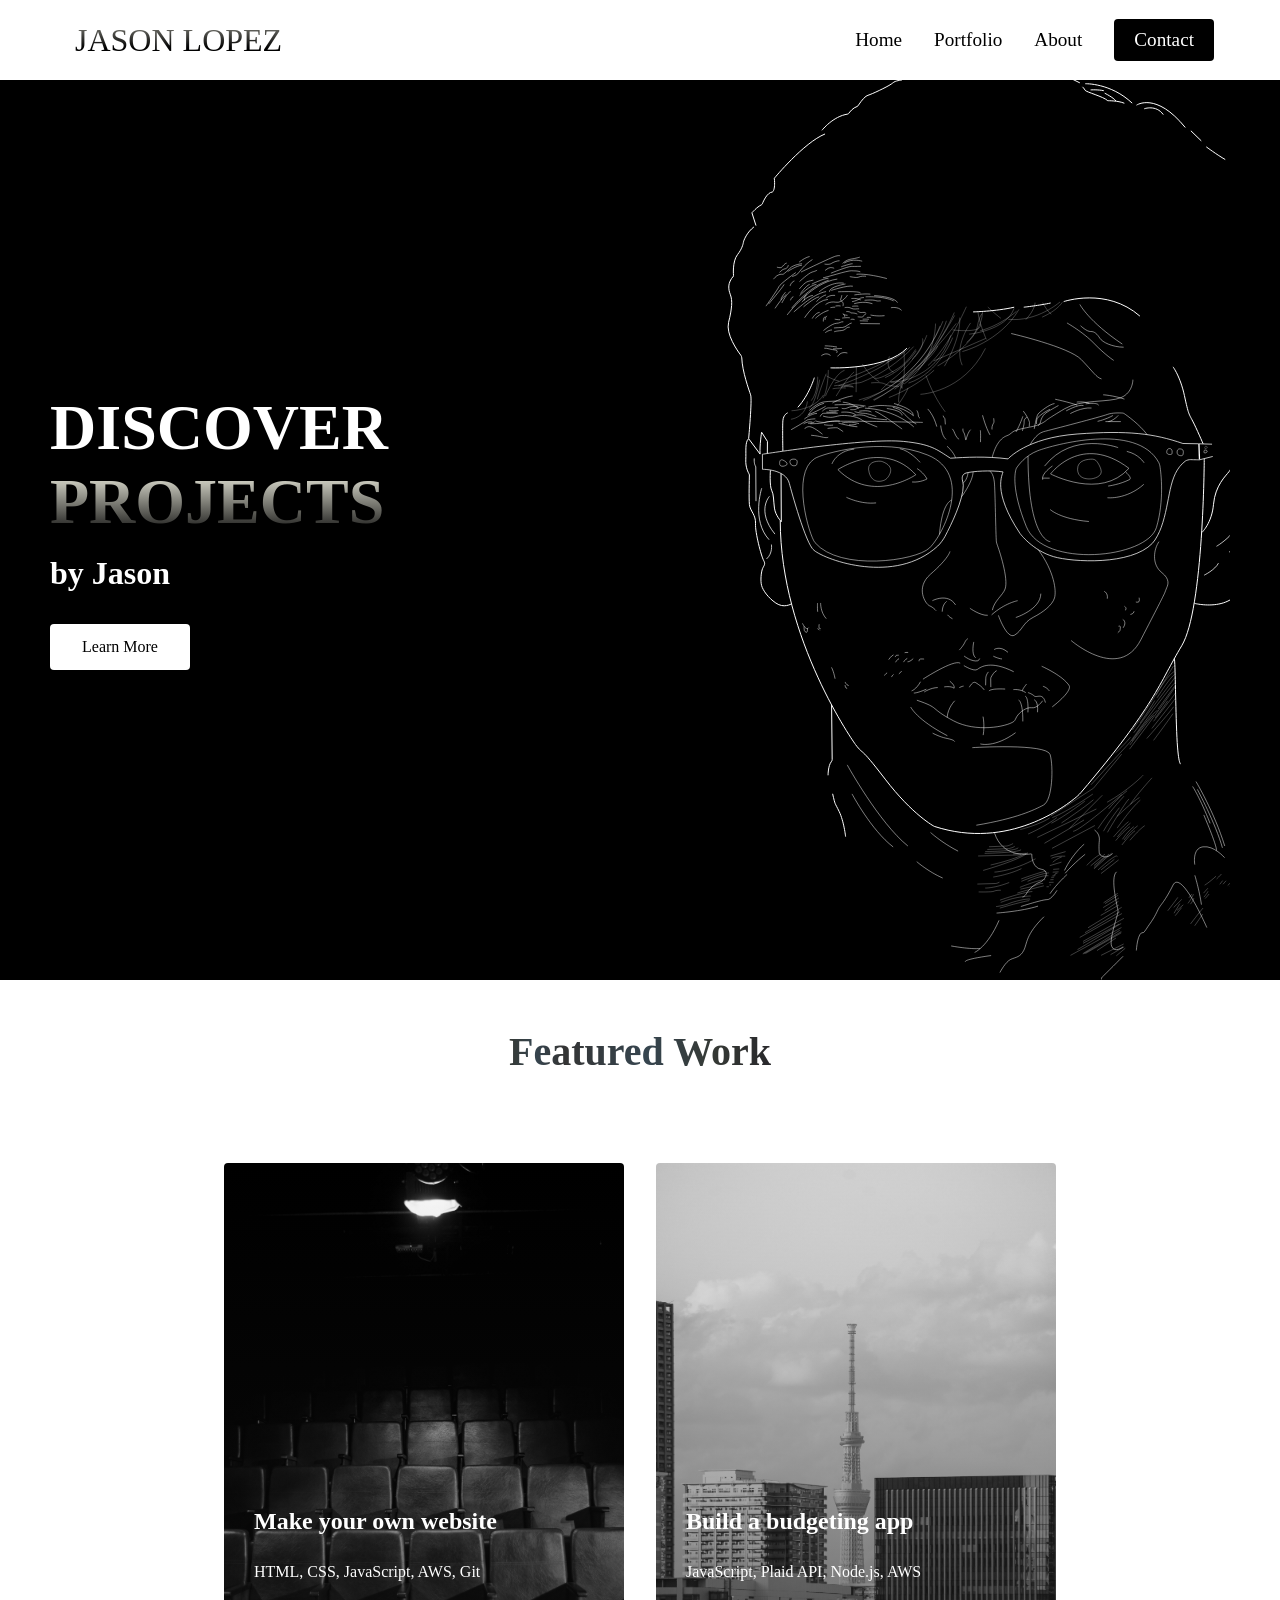
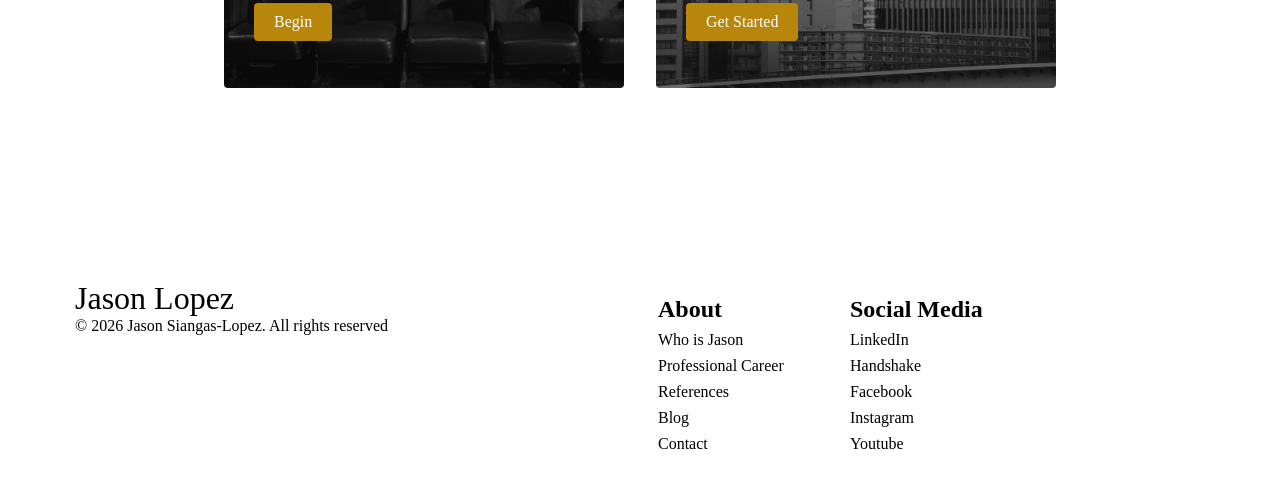
==== index.html @ 02b1cd31 "svg-functionality" ====
<!DOCTYPE html>
<html lang="en">
  <head>
    <title>JASON LOPEZ</title>
    <link rel="stylesheet" href="styles.css">
    <meta charset="UTF-8">
    <meta name="viewport" content="width=device-width, initial-scale=1">
  </head>

  <body>
    <!-- NAVBAR SECTION -->
    <nav class="navbar">
      <div class="navbar__container">
        <a href="/" id="navbar__logo">JASON LOPEZ</a>
        <div class="navbar__toggle" id="mobile-menu">
          <span class="bar"></span>
          <span class="bar"></span>
          <span class="bar"></span>
        </div>
        <u1 class="navbar__menu">
          <li class="navbar__item">
            <a href="/" class="navbar__links">Home</a>
          </li>
          <li class="navbar__item">
            <a href="/" class="navbar__links">Portfolio</a>
          </li>
          <li class="navbar__item">
            <a href="/" class="navbar__links">About</a>
          </li>
          <li class="navbar__btn">
            <a href="/" class="button">Contact</a>
          </li>
        </u1>
      </div>
    </nav>

    <!-- HERO SECTION -->
    <div class="main">
      <div class="main__container">
        <div class="main__content">
          <h1>DISCOVER</h1>
          <h2>PROJECTS</h2>
          <p>by Jason</p>
          <button class="main__btn"><a href="/">Learn More</a></button>
        </div>
        <div class="main__img--container">
          <object id="main__img" type="image/svg+xml" data="images/main-content1.svg"></object>
        </div>
      </div>
    </div>

    <!-- PROJECTS SECTION -->
    <div class="projects">
      <h1>Featured Work</h1>
      <div class="projects__container">
        <div class="projects__card">
          <h2>Make your own website</h2>
          <p>HTML, CSS, JavaScript, AWS, Git</p>
          <button>Begin</button>
        </div>
        <div class="projects__card">
          <h2>Build a budgeting app</h2>
          <p>JavaScript, Plaid API, Node.js, AWS</p>
          <button>Get Started</button>
        </div>
      </div>
    </div>

    <!-- FOOTER SECTION -->
     <div class="footer__container">
      <div class="footer__links">
        <div class="social__media">
          <div class="social__media--wrap">
            <div class="footer__logo">
              <a href="/" id="footer__logo"><i class="fas faa-gem"></i>Jason Lopez</a>
            </div>
            <p class="website__rights">© 2026 Jason Siangas-Lopez. All rights reserved</p>
          </div>
        </div>
        <div class="footer__link--wrapper">
          <div class="footer__link--items">
            <h2>About</h2>
            <a href="/">Who is Jason</a>
            <a href="/">Professional Career</a>
            <a href="/">References</a>
            <a href="/">Blog</a>
            <a href="/">Contact</a>
          </div>
          <div class="footer__link--items">
            <h2>Social Media</h2>
            <a href="/">LinkedIn</a>
            <a href="/">Handshake</a>
            <a href="/">Facebook</a>
            <a href="/">Instagram</a>
            <a href="/">Youtube</a>
          </div>
        </div>
      </div>
     </div>

    <script src="script.js"></script>
  </body>
</html>
---- styles.css ----
* {
    box-sizing:border-box;
    margin: 0;
    padding: 0;
    font-family: 'Georgia', serif;
}

.navbar {
    background: #FFFFFF;
    height: 80px;
    display: flex;
    justify-content: center;
    align-items: center;
    font-size: 1.2rem;
    position: sticky;
    top: 0;
    z-index: 999;

}

.navbar__container {
    display:flex;
    justify-content: space-between;
    height: 80px;
    z-index: 1;
    width: 100%;
    max-width: 1300px;
    margin: 0 auto;
    padding: 0 50px;

}

#navbar__logo{
    background-color: #000000;
    background-image: linear-gradient(to top, #000000 40%, #FFFFF0 100%);
    padding-left: 25px;
    background-size: 100%;
    -webkit-background-clip: text;
    -moz-background-clip: text;
    -webkit-text-fill-color: transparent;
    -moz-text-fill-color: transparent;
    display: flex;
    align-items: center;
    cursor: pointer;
    text-decoration: none;
    font-size: 2rem;

}

.navbar__menu {
    display: flex;
    align-items: center;
    list-style: none;
    text-align: center;

}

.navbar__item {
    height: 80px;
}

.navbar__links{
    color: #000000;
    display: flex;
    align-items: center;
    justify-content: center;
    text-decoration: none;
    padding: 0 1rem;
    height: 100%;
}

.navbar__btn{
    display: flex;
    justify-content: center;
    align-items: center;
    padding: 0 1rem;
    width: 100%;
}

.button {
    display: flex;
    justify-content: center;
    align-items: center;
    text-decoration: none;
    padding: 10px 20px;
    height: 100%;
    width: 100%;
    border: none;
    outline: none;
    border-radius: 4px;
    background: #000000;
    color: #FFFFFF;
}

.button:hover {
    background: #B8860B;
    color: #FFFFFF;
    transition: all 0.3s ease;
}

.navbar__links:hover {
    color: #B8860B;
    transition: all 0.3s ease;
}

@media screen and (max-width: 960px) {
    .navbar__container {
        display: flex;
        justify-content: space-between;
        height: 80px;
        z-index: 1;
        width: 100%;
        max-width: 1300px;
        padding: 0;
    }

    .navbar__menu{
        display: grid;
        grid-template-columns: auto;
        margin: 0;
        width: 100%;
        position: absolute;
        top: -1000px;
        opacity: 0;
        height: 50vh;
        z-index: -1;
        background-color: #FFFFFF;
    }

    .navbar__menu.active{
        background-color: #FFFFFF;
        top: 100%;
        opacity: 1;
        transition: all 0.4s ease;
        z-index: 99;
        height: 50vh;
        font-size: 1.6rem;
    }

    #navbar__logo{
        padding-left: 25px;
    }

    .navbar__toggle .bar{
        width: 25px;
        height: 3px;
        margin: 5px auto;
        transition: all 0.2s ease-in-out;
        background: #000000;
    }

    .navbar__item{
        width: 100%;
    }

    .navbar__links{
        text-align: center;
        padding: 2rem;
        width: 100%;
        display: table;
    }

    #mobile-menu {
        position: absolute;
        top: 20%;
        right: 5%;
        transform: translate(5%, 20%);
    }

    .navbar__btn{
        padding-bottom: 2rem;
    }

    .button{
        display: flex;
        justify-content: center;
        align-items: center;
        width: 80%;
        height: 80px;
        margin: 0;
    }

    .navbar__toggle .bar {
        display: block;
        cursor: pointer;
    }
}


/* HERO SECTION CSS*/
.main {
    background-color: #000000;
}

.main__container {
    display:  grid;
    grid-template-columns: 1fr 1fr;
    align-items: center;
    justify-self: center;
    margin: 0 auto;
    height: 100vh;
    background-color: #000000;
    z-index: 1;
    width: 100%;
    max-width: 1300px;
    padding: 0 50px;
}

.main__content h1 {
    font-size: 4rem;
    background-color: #FFFFFF;
    background-size: 100%;
    -webkit-background-clip: text;
    -moz-background-clip: text;
    -webkit-text-fill-color: transparent;
    -moz-text-fill-color: transparent;
}

.main__content h2 {
    font-size: 4rem;
    background-color: #FFFFFF;
    background-image: linear-gradient(to top, #000000 0%, #FFFFF0 100%);
    background-size: 100%;
    -webkit-background-clip: text;
    -moz-background-clip: text;
    -webkit-text-fill-color: transparent;
    -moz-text-fill-color: transparent;
}

.main__content p {
    margin-top: 1rem;
    font-size: 2rem;
    font-weight: 700;
    color: #FFFFFF;
}

.main__btn {
    font-size: 1rem;
    background-color: #FFFFFF;
    padding: 14px 32px;
    border: none;
    border-radius: 4px;
    color: #FFFFFF;
    margin-top: 2rem;
    cursor: pointer;
    position: relative;
    transition: all 0.35s;
    outline: none;
}

.main__btn a {
    position: relative;
    z-index: 2;
    color: #000000;
    text-decoration: none;
}

.main__btn:after {
    position: absolute;
    content: '';
    top: 0;
    left: 0;
    width: 0;
    height: 100%;
    background: #B8860B;
    transition: all 0.35s;
    border-radius: 4px;
}

.main__btn:hover {
    color: #FFFFFF;
}

.main__btn:hover a {
    color:#FFFFFF;
}

.main__btn:hover:after {
    width: 100%;
}

.main__img--container {
    display: grid;
    grid-template-columns: 1fr 700px;
    text-align: center;
    min-width: 0px;
    overflow: hidden;
}

/* #main__img {
    height: auto;
    width: 700px;
} */

/* MOBILE RESPONSIVE */
@media screen and (max-width: 768px) {
    .main__container {
        display: grid;
        grid-template-columns: auto;
        align-items: center;
        justify-self: center;
        width: 100%;
        margin: 0 auto;
        height: 90vh;
        background-image: url('images/main-content1.svg');
        background-size: cover;
        background-position: center;
        background-repeat: no-repeat;
        overflow: hidden;
    }

    .main__content {
        text-align: center;
        margin-bottom: 4rem;
    }

    .main__content h1 {
        font-size: 2.5rem;
        margin-top: 2rem;
    }

    .main__content h2 {
        font-size: 3rem;
    }

    .main__content p {
        margin-top: 1rem;
        font-size: 1.5rem;
    }

    .main__img--container {
        display: none;
    }
}

@media screen and (max-width: 480px) {
    .main__container {
        background-image: url('images/main-content1.svg');
        background-size: cover;
        background-position: center;
        background-repeat: no-repeat;
        justify-content: center;
    }
    
    .main__content h1 {
        font-size: 2rem;
        margin-top: 3rem;
    }

    .main__content h2 {
        font-size: 2rem;
    }

    .main__content p {
        margin-top: 2rem;
        font-size: 1.5rem;
    }

    .main__btn {
        padding: 20px 36px;
        margin-top: 2.5rem;
    }

    .main__img--container {
        display: none;
    }
}

/* PROJECTS SECTION CSS */
.projects {
    background: #FFFFFF;
    display: flex;
    flex-direction: column;
    align-items: center;
    height: 100vh;
}

.projects h1 {
    background-color: #000000;
    background-image: linear-gradient(to right, #353935 0%, #36454F 10%, #343434 21%, #36454F 52%, #353935 78%, #28282B 100%);
    background-size: 100%;
    margin-top: 3rem;
    margin-bottom: 4.5rem;
    font-size: 2.5rem;
    -webkit-background-clip: text;
    -moz-background-clip: text;
    -webkit-text-fill-color: transparent;
    -moz-text-fill-color: transparent;
}

.projects__container {
    display: flex;
    justify-content: center;
    flex-wrap: wrap;
}

.projects__card {
    margin: 1rem;
    height: 525px;
    width: 400px;
    border-radius: 4px;
    background-image: linear-gradient(to bottom, RGBA(0,0,0,0) 0%, RGBA(17,17,17,0.6) 100%), url('images/pic2.jpg');
    background-size: cover;
    position: relative;
    color: #FFFFFF;
}

.projects__card:nth-child(2) {
    background-image: linear-gradient(to bottom, RGBA(0,0,0,0) 0%, RGBA(17,17,17,0.6) 100%), url('images/pic3.jpg');
}

.projects__card h2 {
    position: absolute;
    top: 345px;
    left: 30px;
    padding-right: 30px;
}

.projects__card p {
    position: absolute;
    top: 400px;
    left: 30px;
}

.projects__card button {
    color: #FFFFFF;
    padding: 10px 20px;
    border: none;
    outline: none;
    border-radius: 4px;
    background: #B8860B;
    position: absolute;
    top: 440px;
    left: 30px;
    font-size: 1rem;
    cursor: pointer;
}

.projects__card:hover {
    transform: scale(1.075);
    transition: 0.2s ease-in;
    cursor: pointer;
}

@media screen and (max-width: 960px) {
    .projects {
        height: 100%;
    }

    .projects__container {
        margin-bottom: 5rem;
    }

    .projects h1 {
        font-size: 2rem;
        margin-top: 2rem;
        margin-bottom: 2.5rem;
    }
}

@media screen and (max-width: 480px) {
    .projects {
        height: 100%;
        overflow: hidden;
    }    

    .projects h1 {
        font-size: 1.5rem;
        margin-bottom: 1rem;
    }

    .projects__container {
        margin-bottom: 2.5rem;
    }

    .projects__card {
        width: 300px;
    }

    .projects__card h2 {
        font-size: 1.3rem;
    }
}

/* FOOTER */
.footer__container {
    background-color: #FFFFFF;
    display: flex;
    flex-direction: column;
    justify-content: center;
    align-items: center;
}

.social__media {
    display: flex;
    flex-grow: 0;
    padding-left: 75px;
}

.website__rights {
    color: #000000;
}

#footer__logo {
    color: #000000;
    display: flex;
    align-items: center;
    cursor: pointer;
    text-decoration: none;
    font-size: 2rem;
}

.footer__links {
    display: flex;
    justify-content: center;
    width: 100%;
    max-width: 1300px;
}

.footer__link--wrapper {
    display: flex;
    justify-content: center;
    padding: 0 5rem;
    flex-grow: 1;
}

.footer__link--items {
    display: flex;
    flex-direction: column;
    align-items: flex-start;
    margin: 1rem;
    text-align: left;
    width: 160px;
    box-sizing: border-box;
}

.footer__link--items h2 {
    margin-bottom: 0.5rem;
}

.footer__link--items > h2 {
    color: #000000;
}

.footer__link--items a {
    color: #000000;
    text-decoration: none;
    margin-bottom: 0.5rem;
}

.footer__link--items a:hover {
    color:#B8860B;
    transition: 0.3s ease-out;
}

@media screen and (max-width: 960px) {
    .footer__links {
        padding-top: 0rem;
    }

    #footer__logo {
        margin-bottom: .5rem;
    }

    .website__rights {
        margin-bottom: 2rem;
        font-size: .7rem;
    }

    .footer__link--wrapper {
        flex-direction: column;
        padding: 0 1rem;
        align-items: center;
    }

    .social__media {
        flex-direction: column;
        padding-left: 25px;
    }
}

@media screen and (max-width: 480px) {
    .footer__link--items {
        margin: 0;
        padding: 10px;
        width: 100%;
        font-size: .9rem;
    }
}
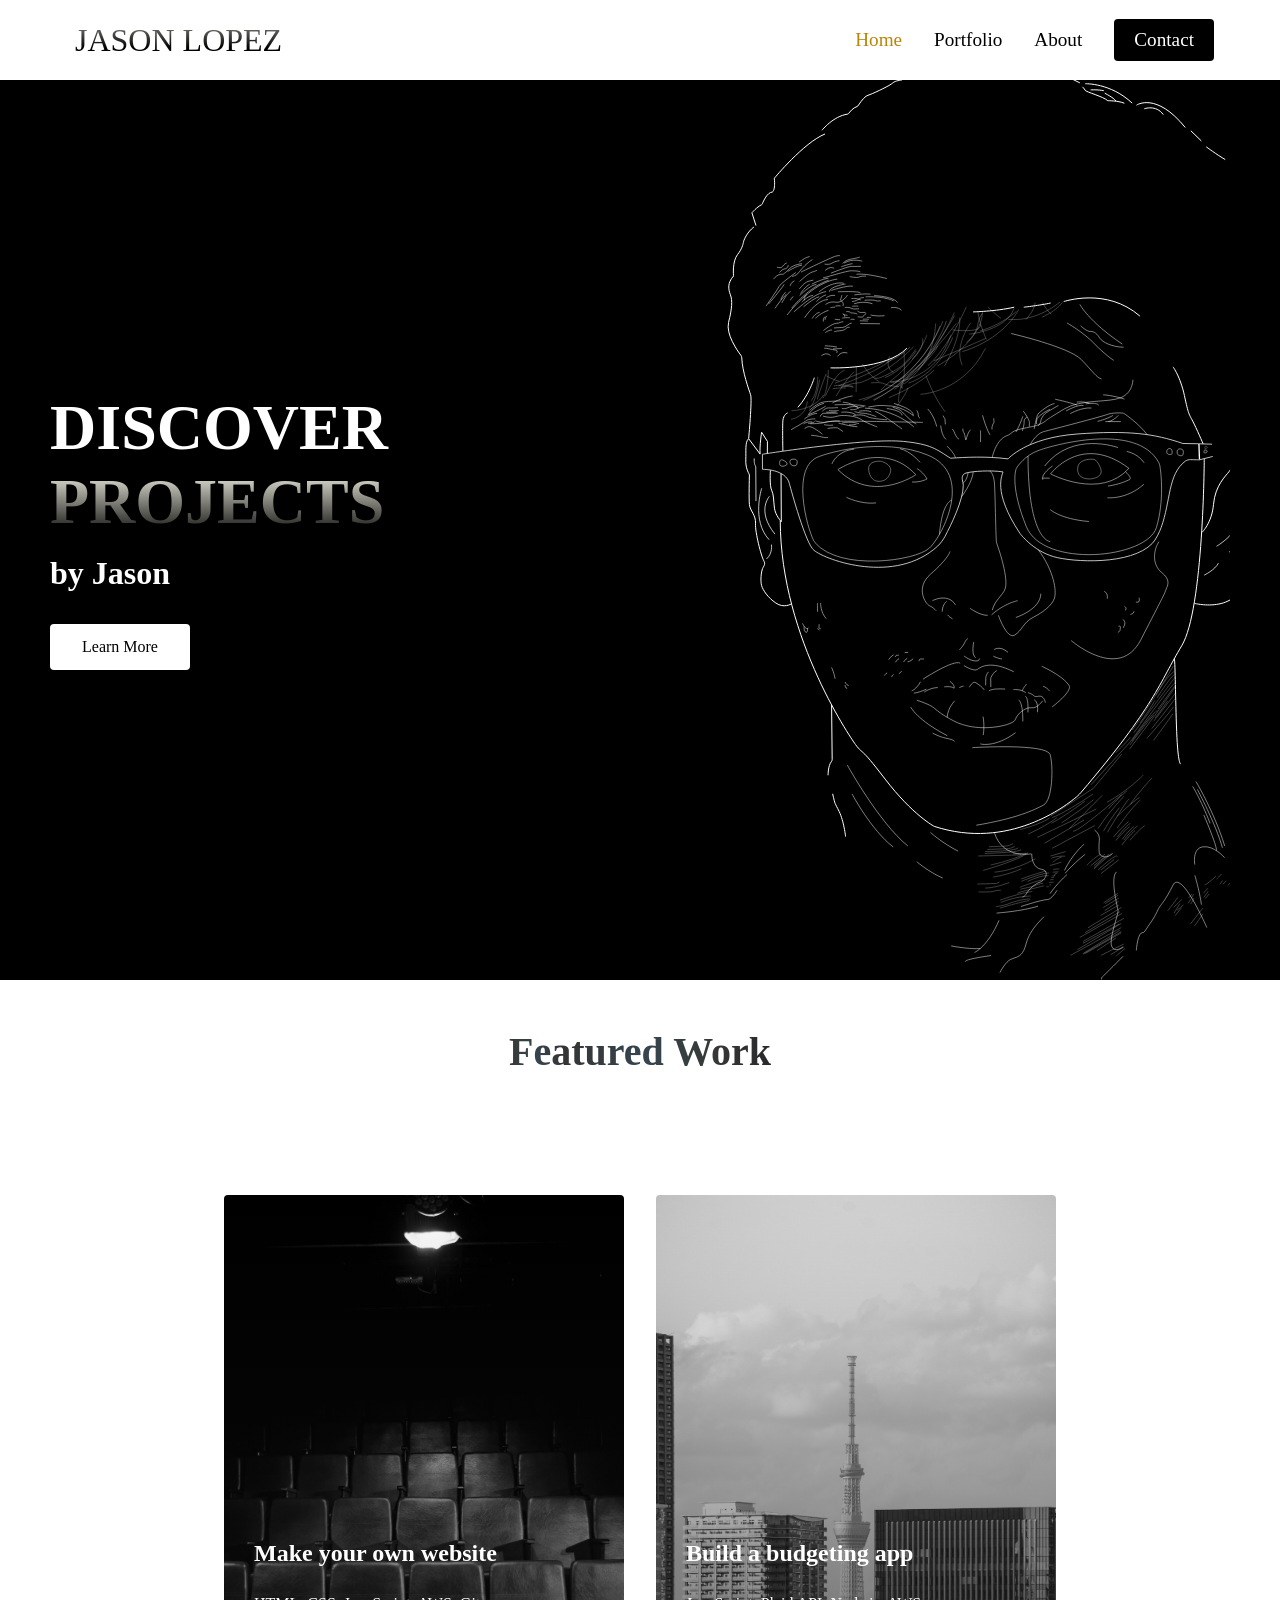
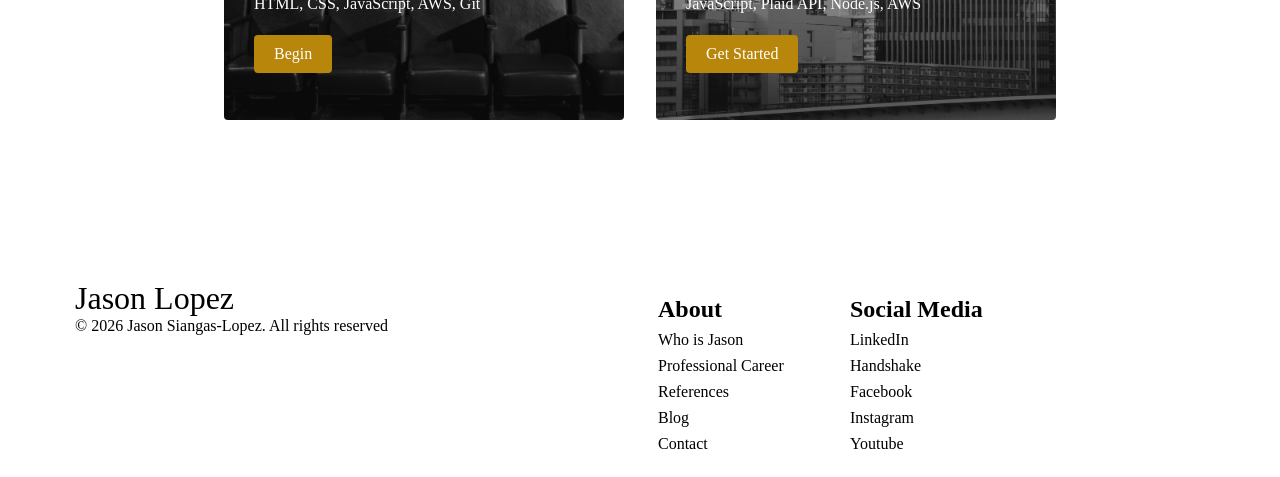
==== commit 991209a6: "fix-link-actives" ====
--- a/index.html
+++ b/index.html
@@ -19,13 +19,13 @@
         </div>
         <u1 class="navbar__menu">
           <li class="navbar__item">
-            <a href="/" class="navbar__links">Home</a>
+            <a href="/" class="active__navbar__links">Home</a>
           </li>
           <li class="navbar__item">
             <a href="/" class="navbar__links">Portfolio</a>
           </li>
           <li class="navbar__item">
-            <a href="/" class="navbar__links">About</a>
+            <a href="about.html" class="navbar__links">About</a>
           </li>
           <li class="navbar__btn">
             <a href="/" class="button">Contact</a>
--- a/styles.css
+++ b/styles.css
@@ -61,6 +61,16 @@
 
 .navbar__links{
     color: #000000;
+    display: flex;
+    align-items: center;
+    justify-content: center;
+    text-decoration: none;
+    padding: 0 1rem;
+    height: 100%;
+}
+
+.active__navbar__links{
+    color: #B8860B;
     display: flex;
     align-items: center;
     justify-content: center;
@@ -392,6 +402,61 @@
     display: flex;
     justify-content: center;
     flex-wrap: wrap;
+    padding: 2rem;
+}
+.project {
+    width: 100%;
+    text-align: center;
+}
+
+.about {
+    width: 100%;
+    text-align: center;
+}
+
+.about__container p {
+    border-radius: .5rem;
+    margin: 1rem 3rem;
+    padding: 0.5rem;
+    background: rgba(192, 192, 192, 0.8);
+    text-align: left;
+}
+
+.img--container {
+    width: 15.5rem;
+    max-width: 100%;
+    height: auto;
+    margin-top: 1rem;
+}
+
+.project-image {
+    width: 100%;
+    cursor: pointer;
+    transition: transform 0.2s ease;
+}
+
+.project-image:hover {
+    transform: scale(1.02);
+}
+
+/* Enlarged image background */
+.image-modal {
+    display: none;
+    position: fixed;
+    z-index: 1000;
+    inset: 0;
+    background: rgba(0, 0, 0, 0.8);
+    justify-content: center;
+    align-items: center;
+    padding: 2rem;
+}
+
+.image-modal img {
+    max-width: 90%;
+    max-height: 90%;
+    object-fit: contain;
+    border-radius: .5rem;
+    cursor: pointer;
 }
 
 .projects__card {
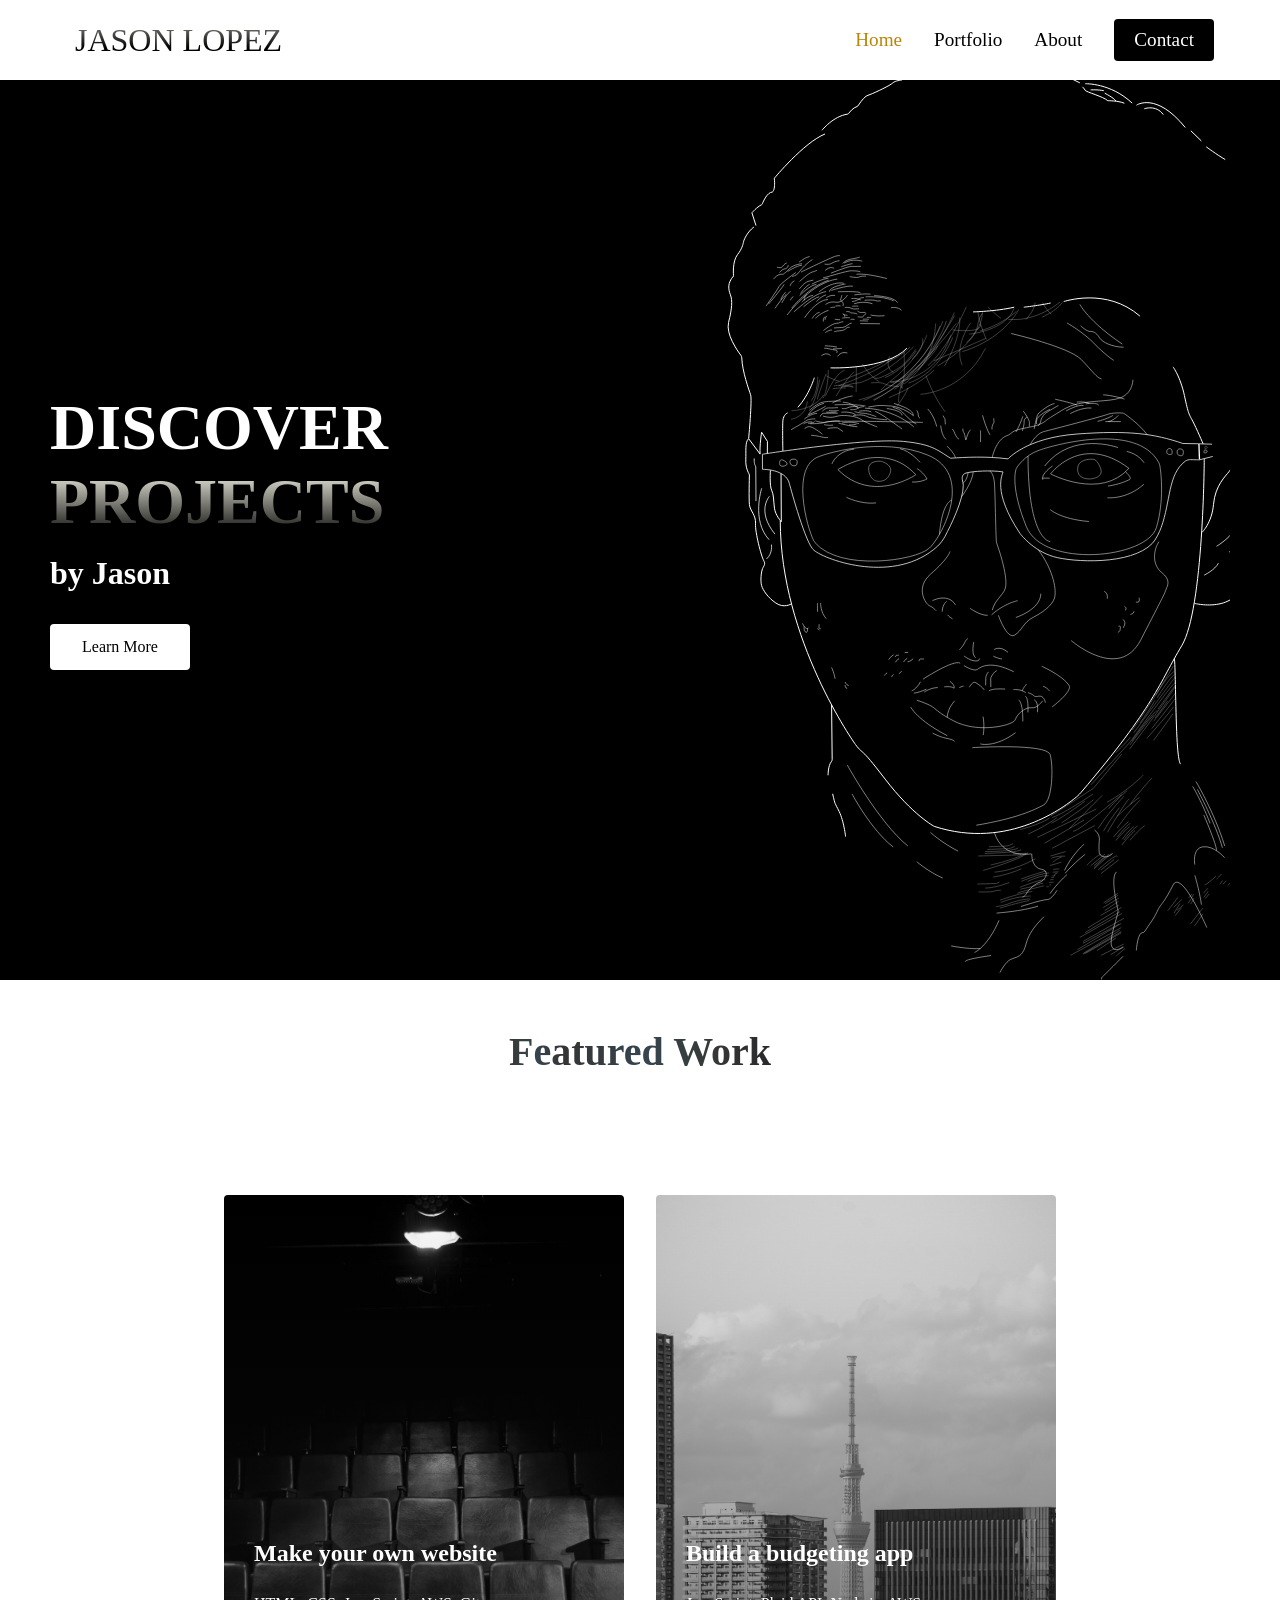
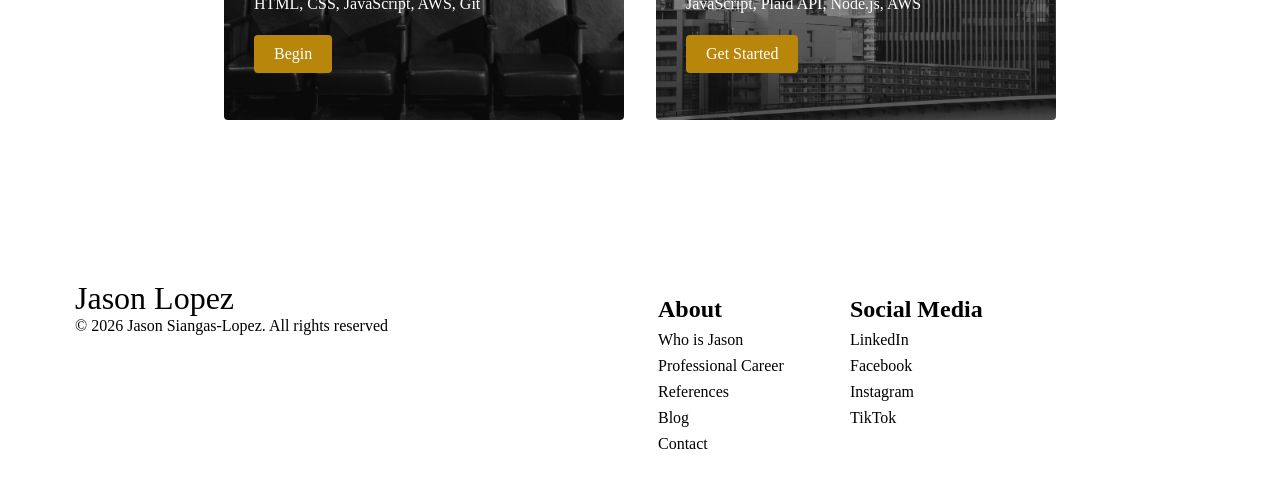
==== commit 758e9c61: "social-media-handles" ====
--- a/index.html
+++ b/index.html
@@ -88,11 +88,10 @@
           </div>
           <div class="footer__link--items">
             <h2>Social Media</h2>
-            <a href="/">LinkedIn</a>
-            <a href="/">Handshake</a>
-            <a href="/">Facebook</a>
-            <a href="/">Instagram</a>
-            <a href="/">Youtube</a>
+            <a href="www.linkedin.com/in/jason-siangas-lopez">LinkedIn</a>
+            <a href="https://www.facebook.com/jason.siangas.1">Facebook</a>
+            <a href="https://www.instagram.com/caneat.allyou/">Instagram</a>
+            <a href="https://www.tiktok.com/@allyou_caneat6">TikTok</a>
           </div>
         </div>
       </div>
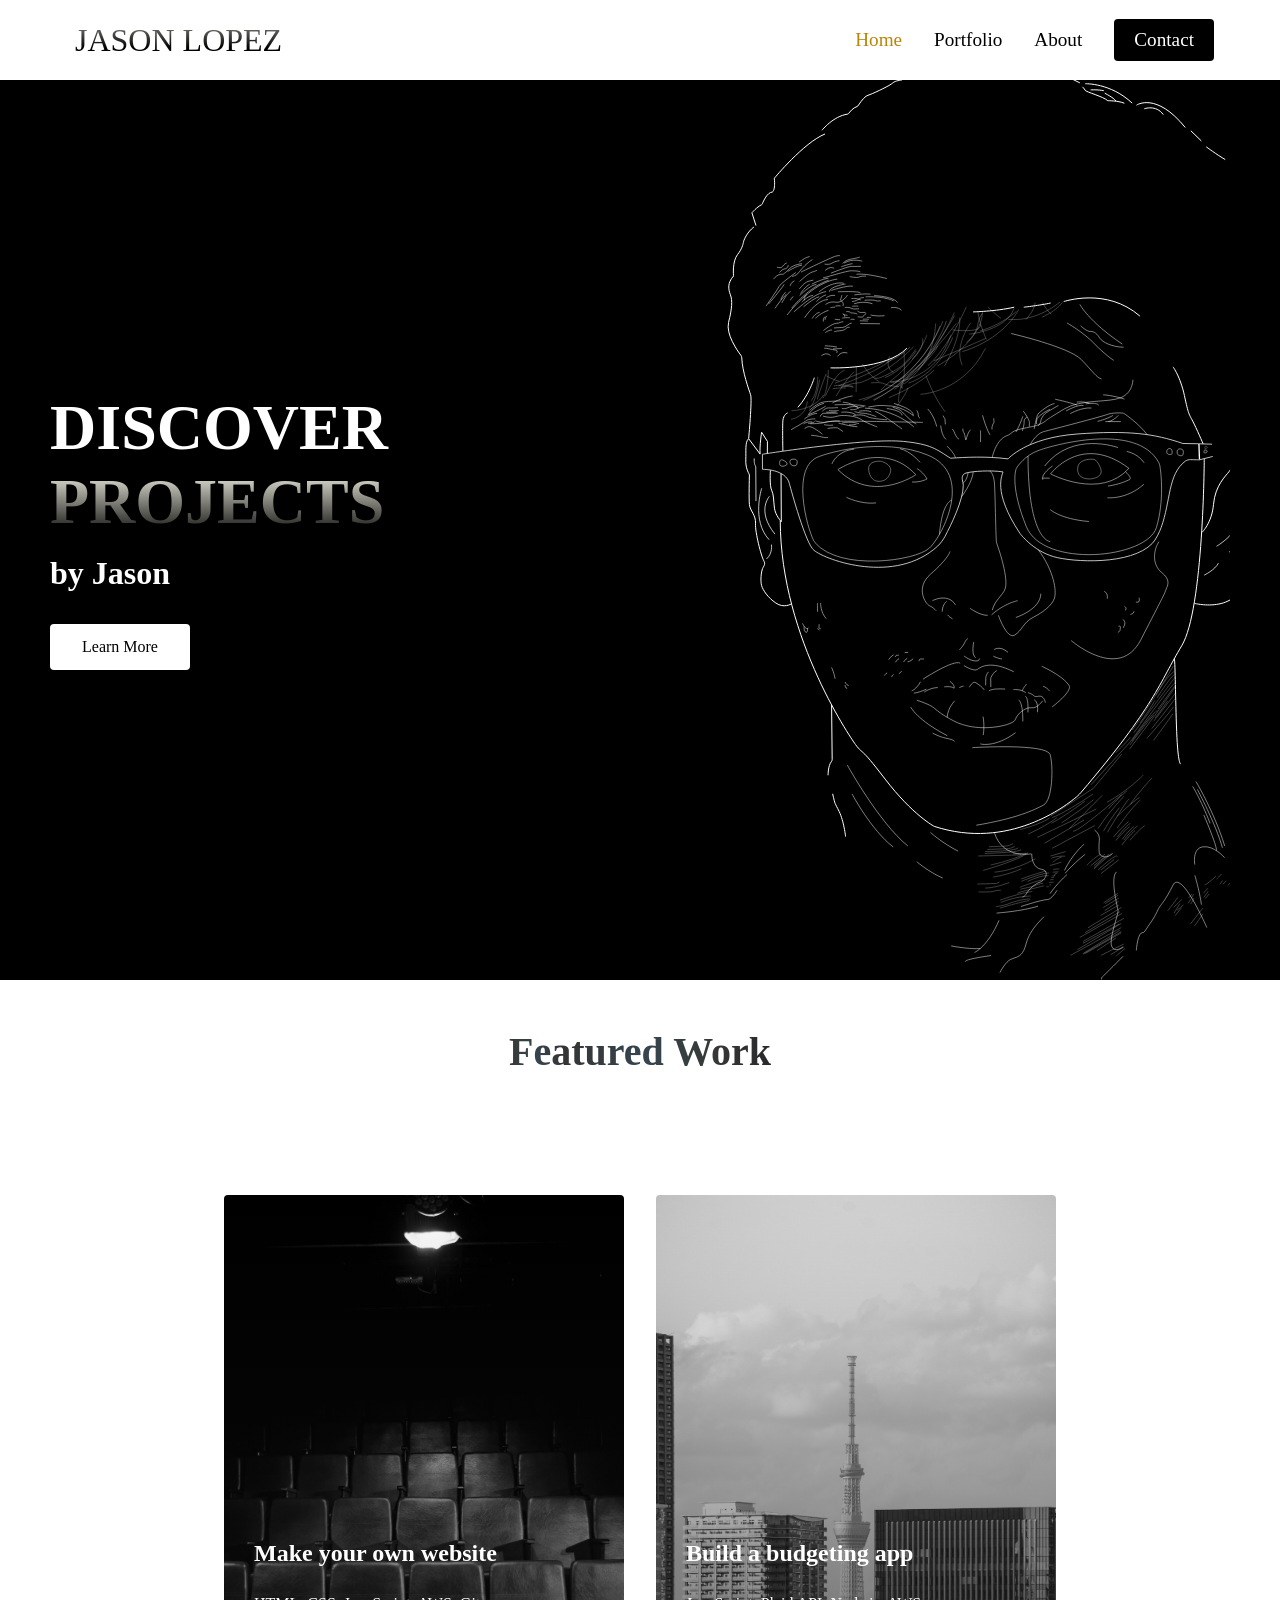
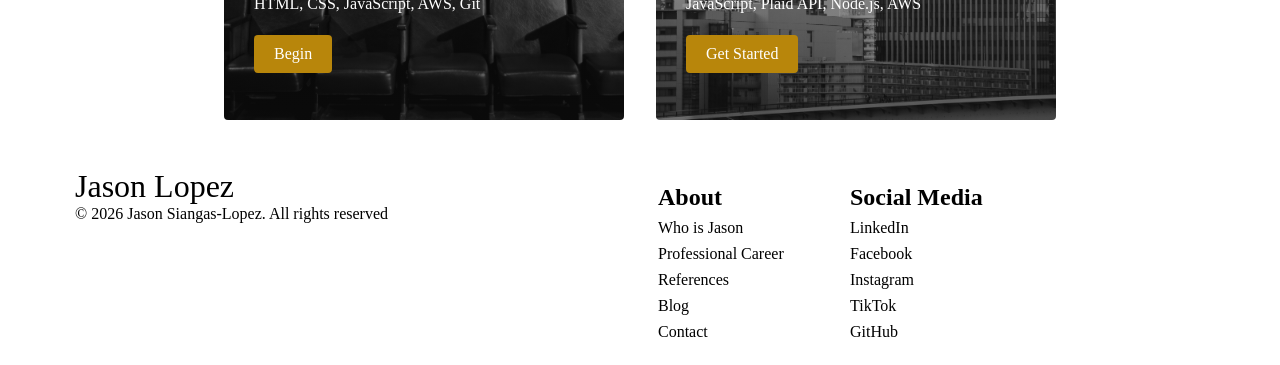
==== commit e25cd010: "added-github-link" ====
--- a/index.html
+++ b/index.html
@@ -22,7 +22,7 @@
             <a href="/" class="active__navbar__links">Home</a>
           </li>
           <li class="navbar__item">
-            <a href="/" class="navbar__links">Portfolio</a>
+            <a href="portfolio.html" class="navbar__links">Portfolio</a>
           </li>
           <li class="navbar__item">
             <a href="about.html" class="navbar__links">About</a>
@@ -92,6 +92,7 @@
             <a href="https://www.facebook.com/jason.siangas.1">Facebook</a>
             <a href="https://www.instagram.com/caneat.allyou/">Instagram</a>
             <a href="https://www.tiktok.com/@allyou_caneat6">TikTok</a>
+            <a href="https://github.com/jasonlopez2705">GitHub</a>
           </div>
         </div>
       </div>
--- a/styles.css
+++ b/styles.css
@@ -376,13 +376,96 @@
     }
 }
 
+/*PORTFOLIO TOGGLE */
+.work-toggle {
+    display: flex;
+    border: 2px solid #333333;
+    margin-top: .5rem;
+}
+
+.hidden {
+    display: none;
+}
+
+.toggle-btn {
+    border: none;
+    background: #FFFFFF;
+    padding: 0.75rem 2rem;
+    font-size: 1rem;
+    font-weight: bold;
+    cursor: pointer;
+    transition: 0.2s ease;
+    align-items: center;
+    align-self: center;
+}
+
+/* Creative selected */
+#creative-btn.active {
+    background: #D4AF37;
+    color: #FFFFFF;
+}
+
+.artwork-grid {
+    display: grid;
+    grid-template-columns: repeat(3, 1fr);
+    gap: 1rem;
+    width: 100%;
+}
+
+.artwork {
+    aspect-ratio: 1 / 1;
+    overflow: hidden;
+    cursor: pointer;
+}
+
+.artwork img {
+    width: 100%;
+    height: 100%;
+    object-fit: cover;
+    display: block;
+}
+
+/* TECHNICAL SELECTED */
+#technical-btn.active {
+    background: #000000;
+    color: #FFFFFF;
+}
+
+.work-container {
+    width: 100%;
+    height: auto;
+    margin-top: 2rem;
+}
+
+.work-container h2 {
+    text-align: center;
+}
+
+.hidden {
+    display: none;
+}
+
+.technical-project {
+    max-width: 700px;
+    margin: 0 auto 3rem;
+    text-align: center;
+}
+
+.technical-project h2 {
+    margin-bottom: 0.5rem;
+}
+
+.technical-project p {
+    line-height: 1.6;
+}
+
 /* PROJECTS SECTION CSS */
 .projects {
     background: #FFFFFF;
     display: flex;
     flex-direction: column;
     align-items: center;
-    height: 100vh;
+    height: auto;
 }
 
 .projects h1 {
